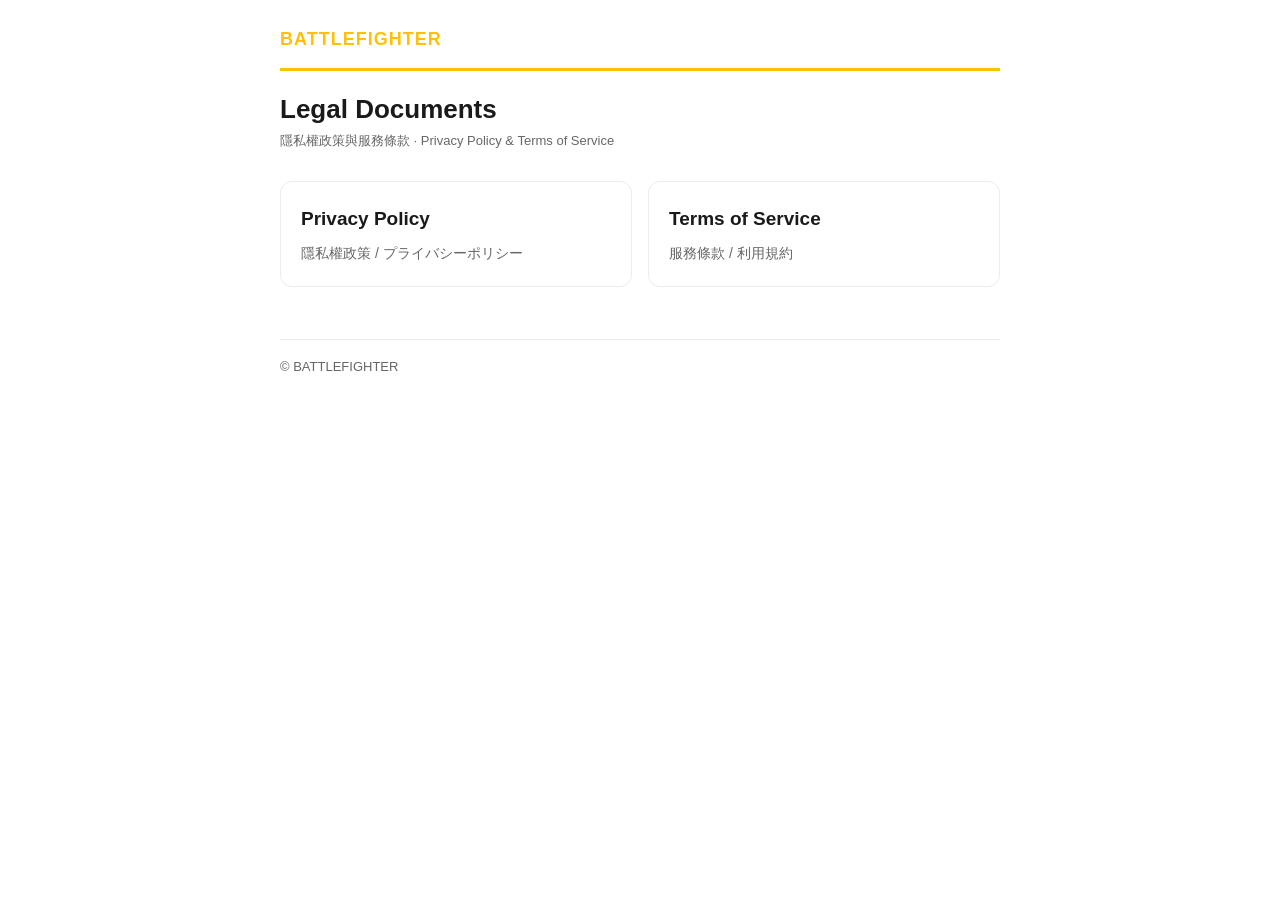
==== index.html @ d8057585 "BATTLEFIGHTER 法律頁(隱私權政策 / 服務條款)— 即時撈 Supabase、中日英 Co-Authored-By: Claude Opus 4.8 (1M context) <nore" ====
<!doctype html>
<html lang="zh">
<head>
<meta charset="utf-8">
<meta name="viewport" content="width=device-width, initial-scale=1">
<meta name="robots" content="index,follow">
<title>BATTLEFIGHTER — Legal</title>
<link rel="stylesheet" href="style.css">
</head>
<body>
<div class="wrap">
  <header class="top">
    <a class="brand" href="index.html">BATTLEFIGHTER</a>
  </header>
  <h1>Legal Documents</h1>
  <div class="meta">隱私權政策與服務條款 · Privacy Policy &amp; Terms of Service</div>
  <div class="cards">
    <a class="card" href="privacy.html">
      <h2>Privacy Policy</h2>
      <p>隱私權政策 / プライバシーポリシー</p>
    </a>
    <a class="card" href="terms.html">
      <h2>Terms of Service</h2>
      <p>服務條款 / 利用規約</p>
    </a>
  </div>
  <footer>© BATTLEFIGHTER</footer>
</div>
</body>
</html>
---- style.css ----
:root{
  --brand:#FFC107; --bg:#ffffff; --fg:#1a1a1a; --muted:#666; --line:#ececec;
}
@media (prefers-color-scheme: dark){
  :root{ --bg:#121212; --fg:#ededed; --muted:#9a9a9a; --line:#2a2a2a; }
}
*{box-sizing:border-box}
html,body{margin:0;padding:0}
body{
  background:var(--bg); color:var(--fg); line-height:1.75;
  font-family:-apple-system,BlinkMacSystemFont,"Segoe UI",Roboto,
    "Noto Sans CJK TC","Microsoft JhengHei","Hiragino Sans",sans-serif;
}
.wrap{max-width:760px;margin:0 auto;padding:24px 20px 96px}
header.top{
  display:flex;align-items:center;justify-content:space-between;
  flex-wrap:wrap;gap:8px;border-bottom:3px solid var(--brand);
  padding-bottom:12px;margin-bottom:4px;
}
.brand{font-weight:800;letter-spacing:1px;color:var(--brand);
  font-size:18px;text-decoration:none}
.langs a{margin-left:12px;color:var(--muted);text-decoration:none;font-size:14px}
.langs a.active{color:var(--brand);font-weight:700}
h1{font-size:26px;margin:22px 0 4px;line-height:1.3}
.meta{color:var(--muted);font-size:13px;margin-bottom:26px}
h2{font-size:19px;margin:30px 0 8px;border-left:4px solid var(--brand);padding-left:10px}
h3{font-size:16px;margin:18px 0 6px}
ul{padding-left:22px;margin:8px 0}
li{margin:5px 0}
p{margin:10px 0}
a{color:#0a8a6b}
.loading{color:var(--muted)}
footer{margin-top:52px;border-top:1px solid var(--line);padding-top:16px;
  color:var(--muted);font-size:13px}
nav.docnav{margin-bottom:8px}
nav.docnav a{display:inline-block;margin-right:18px;color:var(--brand);
  font-weight:600;text-decoration:none}
.cards{display:flex;flex-wrap:wrap;gap:16px;margin-top:28px}
.card{flex:1 1 260px;border:1px solid var(--line);border-radius:12px;
  padding:20px;text-decoration:none;color:inherit;transition:border-color .15s}
.card:hover{border-color:var(--brand)}
.card h2{border:0;padding:0;margin:0 0 6px}
.card p{margin:0;color:var(--muted);font-size:14px}
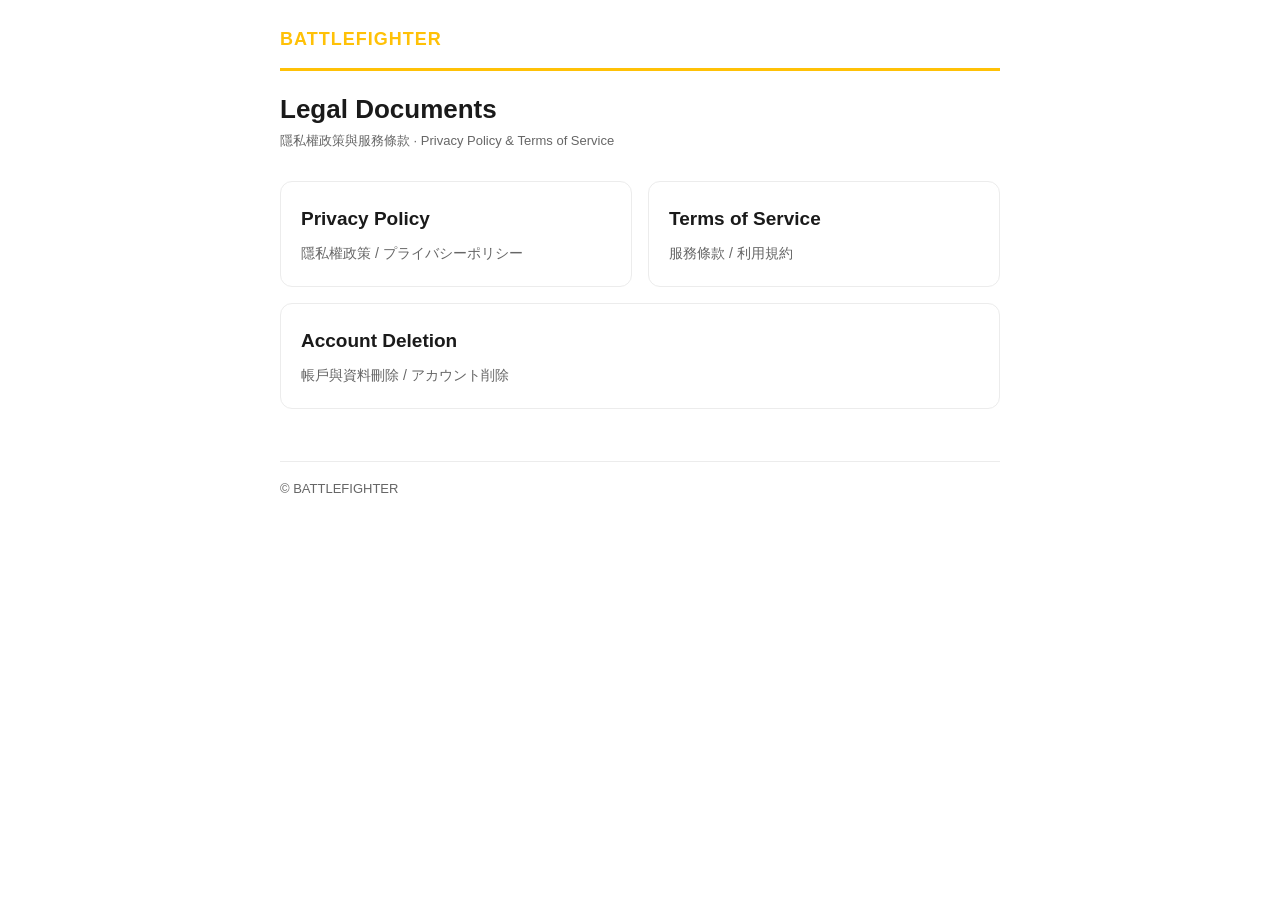
==== commit 6bdf99e6: "新增帳戶與資料刪除說明頁(Google Play / App Store 上架必填) - delete-account.html:薄殼,load("account_deletion") 即時撈 Sup" ====
--- a/index.html
+++ b/index.html
@@ -23,6 +23,10 @@
       <h2>Terms of Service</h2>
       <p>服務條款 / 利用規約</p>
     </a>
+    <a class="card" href="delete-account.html">
+      <h2>Account Deletion</h2>
+      <p>帳戶與資料刪除 / アカウント削除</p>
+    </a>
   </div>
   <footer>© BATTLEFIGHTER</footer>
 </div>
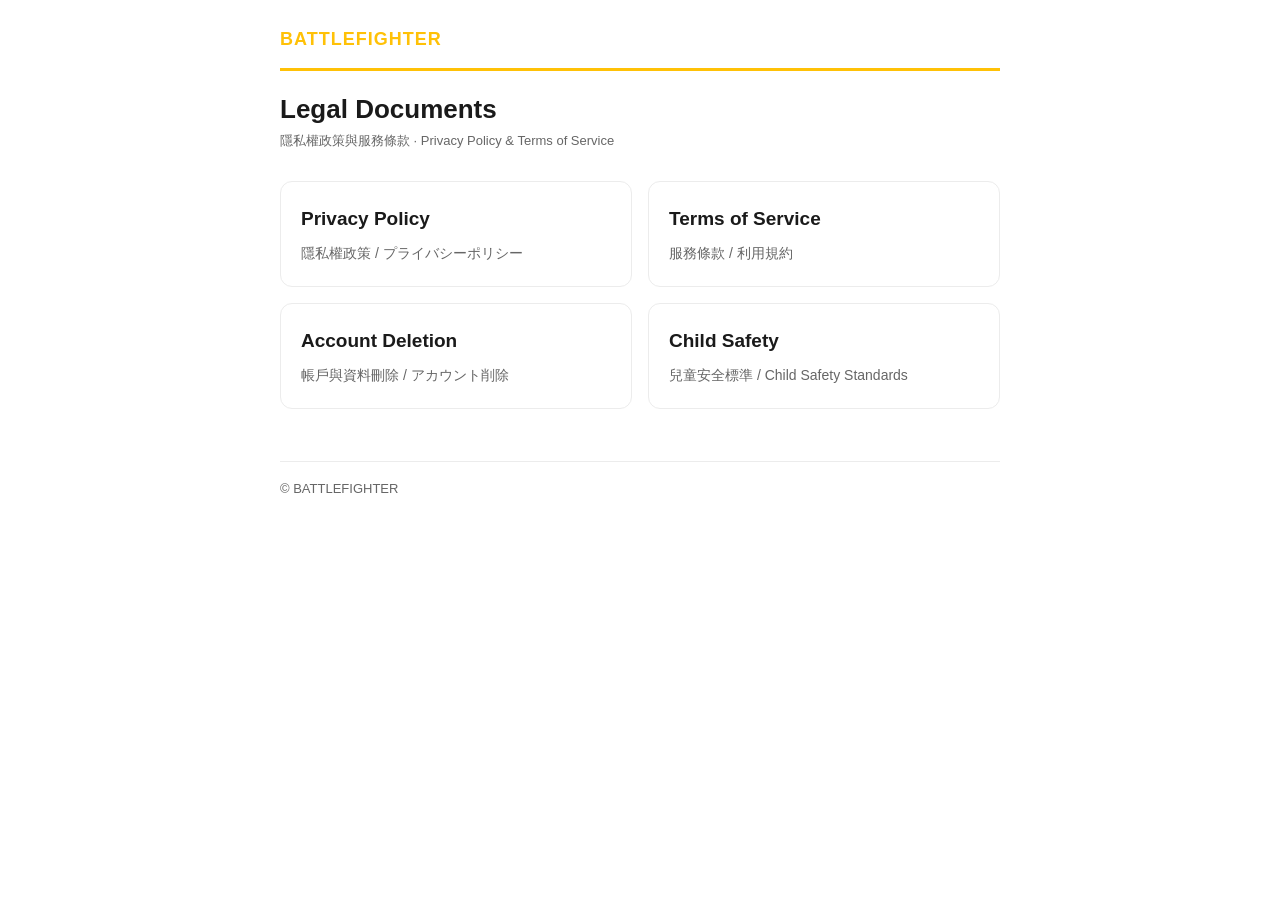
==== commit c1e0ab57: "加兒童安全標準頁 (CSAE) — Google Play 社交類別必填 Co-Authored-By: Claude Opus 4.8 (1M context) <noreply@anthropic" ====
--- a/index.html
+++ b/index.html
@@ -27,6 +27,10 @@
       <h2>Account Deletion</h2>
       <p>帳戶與資料刪除 / アカウント削除</p>
     </a>
+    <a class="card" href="child-safety.html">
+      <h2>Child Safety</h2>
+      <p>兒童安全標準 / Child Safety Standards</p>
+    </a>
   </div>
   <footer>© BATTLEFIGHTER</footer>
 </div>
